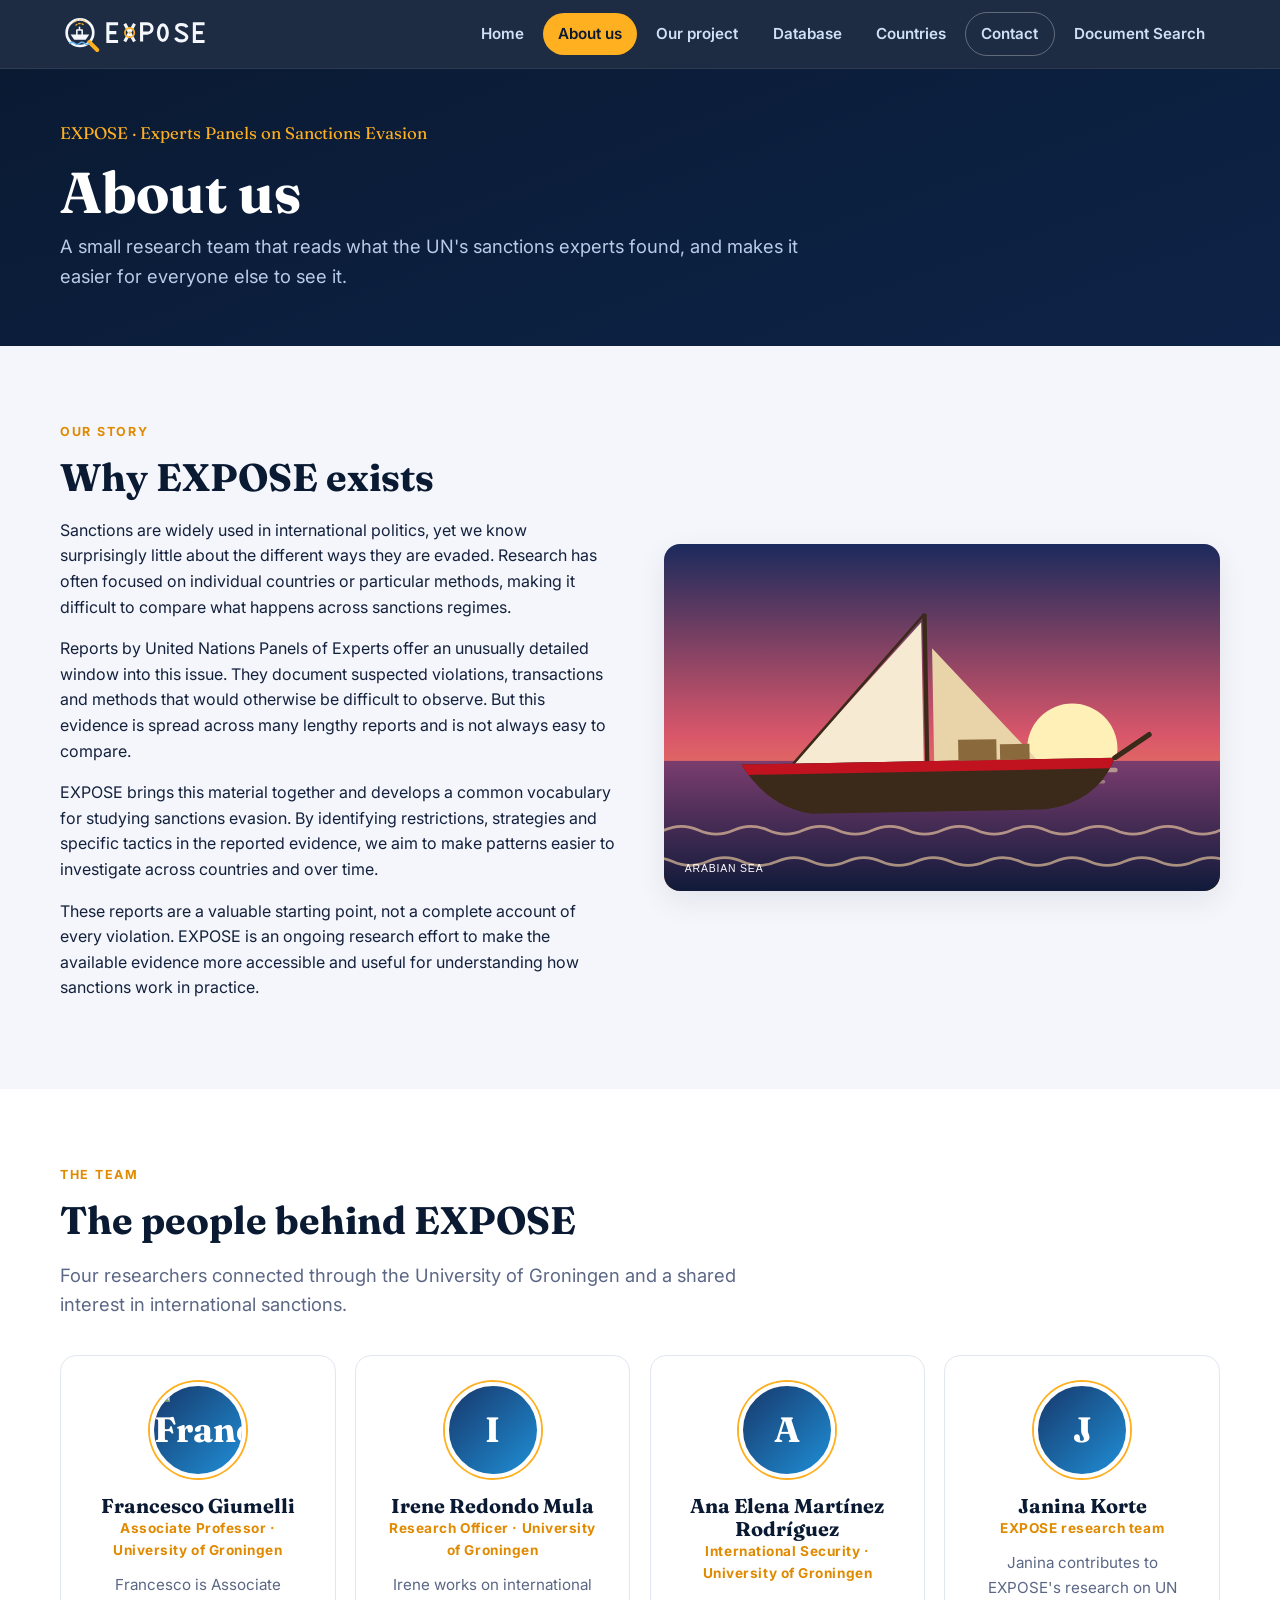
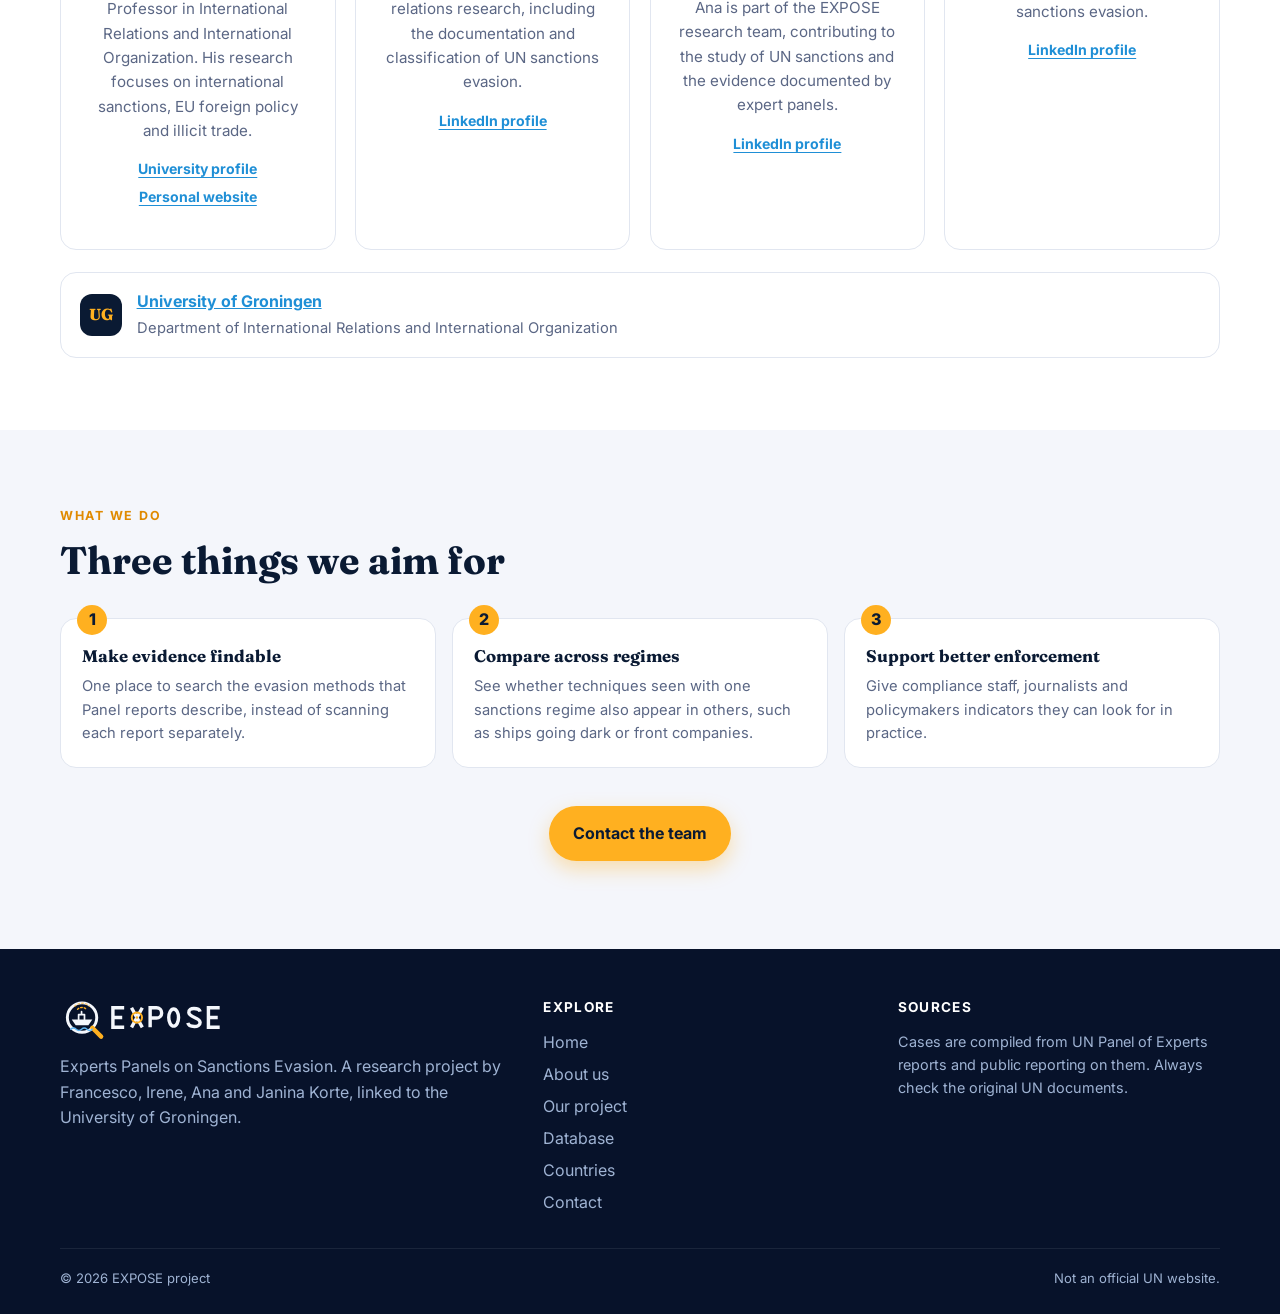
==== about.html @ fd59896d "Import complete EXPOSE site and research assets from try4" ====
<!DOCTYPE html>
<html lang="en">
<head>
  <meta charset="utf-8">
  <meta name="viewport" content="width=device-width, initial-scale=1">
  <title>About us – EXPOSE</title>
  <meta name="description" content="The team behind EXPOSE, Experts Panels on Sanctions Evasion, University of Groningen.">
  <link rel="icon" href="assets/favicon.svg" type="image/svg+xml">
  <link rel="preconnect" href="https://fonts.googleapis.com">
  <link href="https://fonts.googleapis.com/css2?family=Fraunces:opsz,wght@9..144,600;9..144,700&family=Inter:wght@400;600;700;800&display=swap" rel="stylesheet">
  <link rel="stylesheet" href="css/style.css">
  <link rel="stylesheet" href="css/document-search.css">
</head>
<body data-page="about">
  <a class="skip" href="#main">Skip to content</a>
  <header class="site-header">
    <div class="container nav">
      <a class="brand" href="index.html" aria-label="EXPOSE home"><img src="assets/logo.svg" alt="EXPOSE"></a>
      <button class="menu-toggle" aria-expanded="false" aria-controls="menu">&#9776; Menu</button>
      <ul id="menu" class="menu">
        <li><a href="index.html">Home</a></li>
        <li><a href="about.html" aria-current="page">About us</a></li>
        <li><a href="our-project.html">Our project</a></li>
        <li><a href="database.html">Database</a></li>
        <li><a href="countries.html">Countries</a></li>
        <li class="cta"><a href="contact.html">Contact</a></li>
      <li><a href="document-search.html">Document Search</a></li></ul>
    </div>
  </header>

  <main id="main">
    <section class="page-hero">
      <div class="container">
        <div class="tagline">EXPOSE &middot; Experts Panels on Sanctions Evasion</div>
        <h1>About us</h1>
        <p class="lead">A small research team that reads what the UN's sanctions experts found, and makes it easier for everyone else to see it.</p>
      </div>
    </section>

    <section>
      <div class="container split">
        <div class="reveal">
          <span class="eyebrow">Our story</span>
          <h2>Why EXPOSE exists</h2>
          <p>Sanctions are widely used in international politics, yet we know surprisingly little about the different ways they are evaded. Research has often focused on individual countries or particular methods, making it difficult to compare what happens across sanctions regimes.</p>
          <p>Reports by United Nations Panels of Experts offer an unusually detailed window into this issue. They document suspected violations, transactions and methods that would otherwise be difficult to observe. But this evidence is spread across many lengthy reports and is not always easy to compare.</p>
          <p>EXPOSE brings this material together and develops a common vocabulary for studying sanctions evasion. By identifying restrictions, strategies and specific tactics in the reported evidence, we aim to make patterns easier to investigate across countries and over time.</p>
          <p>These reports are a valuable starting point, not a complete account of every violation. EXPOSE is an ongoing research effort to make the available evidence more accessible and useful for understanding how sanctions work in practice.</p>
        </div>
        <div class="reveal">
          <img class="rounded" src="assets/img/dhow.svg" alt="Illustration of a traditional dhow at dusk in the Arabian Sea" loading="lazy">
        </div>
      </div>
    </section>

    <section class="section-alt">
      <div class="container">
        <div class="section-head reveal">
          <span class="eyebrow">The team</span>
          <h2>The people behind EXPOSE</h2>
          <p class="lead">Four researchers connected through the University of Groningen and a shared interest in international sanctions.</p>
        </div>
        <div class="team reveal">
          <article class="person">
            <img class="avatar" src="assets/francesco.jpg" alt="Francesco Giumelli">
            <h3>Francesco Giumelli</h3>
            <div class="role">Associate Professor · University of Groningen</div>
            <p>Francesco is Associate Professor in International Relations and International Organization. His research focuses on international sanctions, EU foreign policy and illicit trade.</p>
            <p class="profile-links"><a href="https://www.rug.nl/staff/f.giumelli/?lang=en" target="_blank" rel="noopener noreferrer">University profile</a><a href="https://www.giumelli.org" target="_blank" rel="noopener noreferrer">Personal website</a></p>
          </article>
          <article class="person">
            <div class="avatar" aria-hidden="true">I</div>
            <h3>Irene Redondo Mula</h3>
            <div class="role">Research Officer · University of Groningen</div>
            <p>Irene works on international relations research, including the documentation and classification of UN sanctions evasion.</p>
            <p class="profile-links"><a href="https://www.linkedin.com/in/irene-redondo-mula/" target="_blank" rel="noopener noreferrer">LinkedIn profile</a></p>
          </article>
          <article class="person">
            <div class="avatar" aria-hidden="true">A</div>
            <h3>Ana Elena Martínez Rodríguez</h3>
            <div class="role">International Security · University of Groningen</div>
            <p>Ana is part of the EXPOSE research team, contributing to the study of UN sanctions and the evidence documented by expert panels.</p>
            <p class="profile-links"><a href="https://www.linkedin.com/in/ana-elena-mtz/" target="_blank" rel="noopener noreferrer">LinkedIn profile</a></p>
          </article>
          <article class="person">
            <div class="avatar" aria-hidden="true">J</div>
            <h3>Janina Korte</h3>
            <div class="role">EXPOSE research team</div>
            <p>Janina contributes to EXPOSE's research on UN sanctions evasion.</p>
            <p class="profile-links"><a href="https://www.linkedin.com/in/janina-korte-214462223/" target="_blank" rel="noopener noreferrer">LinkedIn profile</a></p>
          </article>
        </div>
        <div class="uni reveal">
          <div class="dot" aria-hidden="true">UG</div>
          <div><strong><a href="https://www.rug.nl/" target="_blank" rel="noopener noreferrer">University of Groningen</a></strong><div class="uni-note">Department of International Relations and International Organization</div></div>
        </div>
      </div>
    </section>

    <section>
      <div class="container">
        <div class="section-head reveal">
          <span class="eyebrow">What we do</span>
          <h2>Three things we aim for</h2>
        </div>
        <div class="steps" style="grid-template-columns:repeat(3,1fr)">
          <div class="step reveal"><h3>Make evidence findable</h3><p>One place to search the evasion methods that Panel reports describe, instead of scanning each report separately.</p></div>
          <div class="step reveal"><h3>Compare across regimes</h3><p>See whether techniques seen with one sanctions regime also appear in others, such as ships going dark or front companies.</p></div>
          <div class="step reveal"><h3>Support better enforcement</h3><p>Give compliance staff, journalists and policymakers indicators they can look for in practice.</p></div>
        </div>
        <p style="text-align:center;margin-top:2.4rem"><a class="btn btn-primary" href="contact.html">Contact the team</a></p>
      </div>
    </section>
  </main>

  <footer class="site-footer">
    <div class="container">
      <div class="foot">
        <div><img src="assets/logo.svg" alt="EXPOSE"><p>Experts Panels on Sanctions Evasion. A research project by Francesco, Irene, Ana and Janina Korte, linked to the University of Groningen.</p></div>
        <div><h4>Explore</h4><ul><li><a href="index.html">Home</a></li><li><a href="about.html">About us</a></li><li><a href="our-project.html">Our project</a></li><li><a href="database.html">Database</a></li>
        <li><a href="countries.html">Countries</a></li><li><a href="contact.html">Contact</a></li></ul></div>
        <div><h4>Sources</h4><p style="font-size:.9rem">Cases are compiled from UN Panel of Experts reports and public reporting on them. Always check the original UN documents.</p></div>
      </div>
      <div class="legal"><span>&copy; <span data-year></span> EXPOSE project</span><span>Not an official UN website.</span></div>
    </div>
  </footer>

  <script src="data/cases.js"></script>
  <script src="js/main.js"></script>
</body>
</html>
---- css/style.css ----
/* EXPOSE – Experts Panels on Sanctions Evasion */
:root{
  --navy:#0a1a33; --navy-2:#102a52; --navy-3:#17386b;
  --ink:#14213d; --muted:#5b6785; --bg:#f4f6fb; --card:#fff; --line:#e1e6f0;
  --amber:#ffb020; --amber-d:#e08a00; --teal:#2ec4b6; --blue:#1f8fd6;
  --radius:16px; --shadow:0 10px 30px rgba(10,26,51,.08);
  --serif:"Fraunces",Georgia,"Times New Roman",serif;
  --sans:"Inter",system-ui,-apple-system,"Segoe UI",Roboto,Arial,sans-serif;
}
*{box-sizing:border-box}
html{scroll-behavior:smooth}
body{margin:0;font-family:var(--sans);color:var(--ink);background:var(--bg);line-height:1.6;-webkit-font-smoothing:antialiased}
img{max-width:100%;display:block}
a{color:var(--blue)}
h1,h2,h3{font-family:var(--serif);line-height:1.15;margin:0 0 .5em;color:var(--navy)}
h1{font-size:clamp(2.2rem,5vw,3.6rem)} h2{font-size:clamp(1.7rem,3vw,2.4rem)} h3{font-size:1.25rem}
p{margin:0 0 1em}
.container{width:min(1160px,92vw);margin-inline:auto}
.skip{position:absolute;left:-999px;top:0;background:var(--amber);color:#000;padding:.6rem 1rem;z-index:100}
.skip:focus{left:8px;top:8px}
.eyebrow{display:inline-block;font-size:.78rem;font-weight:700;letter-spacing:.14em;text-transform:uppercase;color:var(--amber-d);margin-bottom:.8rem}
.lead{font-size:1.15rem;color:var(--muted);max-width:62ch}

/* header / menu */
.site-header{position:sticky;top:0;z-index:50;background:rgba(10,26,51,.92);backdrop-filter:blur(10px);border-bottom:1px solid rgba(255,255,255,.08)}
.nav{display:flex;align-items:center;justify-content:space-between;height:68px}
.brand img{height:40px;width:auto}
.menu{display:flex;gap:.25rem;list-style:none;margin:0;padding:0;align-items:center}
.menu a{display:block;padding:.55rem .95rem;border-radius:999px;color:#cfe0f7;text-decoration:none;font-weight:600;font-size:.95rem;transition:.2s}
.menu a:hover{background:rgba(255,255,255,.08);color:#fff}
.menu a[aria-current="page"]{color:#0a1a33;background:var(--amber)}
.menu .cta a{border:1px solid rgba(255,255,255,.3)}
.menu-toggle{display:none;background:none;border:1px solid rgba(255,255,255,.3);color:#fff;border-radius:10px;padding:.45rem .7rem;font-size:1rem;cursor:pointer}
@media(max-width:860px){
  .menu-toggle{display:block}
  .menu{position:absolute;left:0;right:0;top:68px;background:var(--navy);flex-direction:column;align-items:stretch;padding:.8rem 4vw 1.2rem;display:none;border-bottom:1px solid rgba(255,255,255,.1)}
  .menu.open{display:flex}
}

/* buttons */
.btn{display:inline-flex;align-items:center;gap:.5rem;padding:.8rem 1.4rem;border-radius:999px;font-weight:700;text-decoration:none;border:2px solid transparent;cursor:pointer;font-size:1rem;font-family:inherit;transition:transform .15s,box-shadow .15s,background .2s}
.btn:hover{transform:translateY(-2px)}
.btn-primary{background:var(--amber);color:#0a1a33;box-shadow:0 8px 20px rgba(255,176,32,.35)}
.btn-ghost{border-color:rgba(255,255,255,.4);color:#fff}
.btn-ghost:hover{background:rgba(255,255,255,.1)}
.btn-dark{background:var(--navy);color:#fff}
.btn-outline{border-color:var(--navy);color:var(--navy);background:transparent}
.btn-sm{padding:.5rem 1rem;font-size:.9rem}

/* hero */
.hero{background:radial-gradient(1200px 600px at 80% 0%,#1d4a8a 0%,transparent 60%),linear-gradient(160deg,var(--navy) 0%,#07122a 100%);color:#e9f0fb;padding:4.5rem 0 5.5rem;overflow:hidden}
.hero .grid{display:grid;grid-template-columns:1.05fr .95fr;gap:2.5rem;align-items:center}
.hero h1{color:#fff;font-size:clamp(1.9rem,3.6vw,2.8rem)}
.hero .logo-big{width:min(460px,100%);margin-bottom:1.2rem}
.expansion{display:flex;flex-wrap:wrap;gap:.35rem .7rem;font-family:var(--serif);font-size:clamp(1.15rem,2vw,1.5rem);margin:0 0 1.2rem;color:#cfe0f7}
.expansion b{color:var(--amber)}
.hero .lead{color:#b9cbe6}
.hero .actions{display:flex;flex-wrap:wrap;gap:.8rem;margin-top:1.6rem}
.hero-art img{width:100%;filter:drop-shadow(0 20px 40px rgba(0,0,0,.35))}
@media(max-width:900px){.hero .grid{grid-template-columns:1fr}}
.page-hero{background:linear-gradient(160deg,var(--navy),#0d2347);color:#cfe0f7;padding:3.2rem 0 3.4rem}
.page-hero h1{color:#fff;margin-bottom:.4rem}
.page-hero .tagline{font-family:var(--serif);color:var(--amber);font-size:1.05rem;margin-bottom:.8rem}
.page-hero .lead{color:#b9cbe6;margin:0}

/* sections */
section{padding:4.5rem 0}
.section-alt{background:#fff}
.section-head{max-width:720px;margin-bottom:2.2rem}
.split{display:grid;grid-template-columns:1fr 1fr;gap:3rem;align-items:center}
@media(max-width:860px){.split{grid-template-columns:1fr}}
.rounded{border-radius:var(--radius);box-shadow:var(--shadow)}

/* stats */
.stats{background:var(--navy-2);color:#fff;padding:0}
.stats .row{display:grid;grid-template-columns:repeat(5,minmax(0,1fr))}
.stat{padding:1.8rem 1rem;text-align:center;border-right:1px solid rgba(255,255,255,.08)}
.stat:last-child{border-right:0}
.stat .num{font-family:var(--serif);font-size:2.6rem;font-weight:700;color:var(--amber);line-height:1}
.stat .lab{font-size:.85rem;color:#a9bddb;letter-spacing:.06em;text-transform:uppercase;margin-top:.4rem}
@media(max-width:850px){.stats .row{grid-template-columns:repeat(2,1fr)}.stat{border-bottom:1px solid rgba(255,255,255,.08)}}

/* pillars */
.pillars{display:grid;grid-template-columns:repeat(3,1fr);gap:1rem;margin-top:1.5rem}
.pillar{background:var(--bg);border-radius:12px;padding:1rem 1.1rem;border:1px solid var(--line)}
.pillar b{display:block;color:var(--navy);margin-bottom:.2rem}
.pillar span{font-size:.92rem;color:var(--muted)}
@media(max-width:700px){.pillars{grid-template-columns:1fr}}

/* stepper */
.stepper{display:grid;grid-template-columns:1fr 1fr;gap:2.5rem;align-items:center}
@media(max-width:900px){.stepper{grid-template-columns:1fr}}
.tabs{display:flex;gap:.5rem;flex-wrap:wrap;margin-bottom:1.2rem}
.tab{border:1px solid var(--line);background:#fff;border-radius:999px;padding:.5rem 1rem;font-weight:600;cursor:pointer;font-family:inherit;color:var(--muted);transition:.2s}
.tab[aria-selected="true"]{background:var(--navy);color:#fff;border-color:var(--navy)}
.tabpanel{background:var(--bg);border:1px solid var(--line);border-radius:var(--radius);padding:1.4rem 1.5rem;min-height:170px}
.tabpanel h3{margin-bottom:.4rem}
.progress{height:6px;border-radius:99px;background:var(--line);margin-top:1.2rem;overflow:hidden}
.progress i{display:block;height:100%;background:var(--amber);width:25%;transition:width .35s}

/* category cards */
.cat-grid{display:grid;grid-template-columns:repeat(auto-fill,minmax(250px,1fr));gap:1.1rem}
.cat-card{display:block;text-decoration:none;color:inherit;background:#fff;border:1px solid var(--line);border-radius:var(--radius);padding:1.3rem 1.3rem 1.2rem;border-top:5px solid var(--c);transition:transform .2s,box-shadow .2s;position:relative}
.cat-card:hover{transform:translateY(-4px);box-shadow:var(--shadow)}
.cat-card h3{margin-bottom:.35rem}
.cat-card p{font-size:.93rem;color:var(--muted);margin-bottom:.8rem}
.cat-card .count{font-weight:700;font-size:.85rem;color:var(--c)}
.cat-card .arrow{position:absolute;right:1.1rem;bottom:1rem;transition:transform .2s}
.cat-card:hover .arrow{transform:translateX(4px)}

/* spotlight */
.spotlight{background:var(--navy);color:#dbe8fb;border-radius:24px;padding:2.4rem;display:grid;grid-template-columns:1.2fr .8fr;gap:2rem;align-items:center}
.spotlight h2,.spotlight h3{color:#fff}
.spotlight .meta{display:flex;gap:.5rem;flex-wrap:wrap;margin-bottom:.8rem}
.spotlight img{border-radius:14px}
@media(max-width:860px){.spotlight{grid-template-columns:1fr}}

/* tags */
.tag{display:inline-flex;align-items:center;gap:.4rem;font-size:.75rem;font-weight:700;padding:.22rem .65rem;border-radius:999px;background:color-mix(in srgb,var(--c,#999) 14%,white);color:color-mix(in srgb,var(--c,#555) 75%,black);white-space:nowrap}
.tag::before{content:"";width:8px;height:8px;border-radius:50%;background:var(--c,#999)}
.badge{font-size:.75rem;font-weight:700;padding:.22rem .65rem;border-radius:6px;background:var(--navy);color:#fff}
.badge.light{background:rgba(255,255,255,.14);color:#fff}
.badge.year{background:#e9eef8;color:var(--navy)}

/* team */
.team{display:grid;grid-template-columns:repeat(3,1fr);gap:1.2rem}
body[data-page="home"] .team,body[data-page="about"] .team{grid-template-columns:repeat(4,minmax(0,1fr))}
@media(max-width:860px){.team{grid-template-columns:1fr}}
.person{background:#fff;border:1px solid var(--line);border-radius:var(--radius);padding:1.6rem;text-align:center;transition:.2s}
.person:hover{box-shadow:var(--shadow);transform:translateY(-3px)}
.avatar{object-fit:cover;width:96px;height:96px;border-radius:50%;margin:0 auto 1rem;display:grid;place-items:center;font-family:var(--serif);font-size:2.2rem;font-weight:700;color:#fff;background:linear-gradient(135deg,var(--navy-3),var(--blue));border:4px solid #fff;box-shadow:0 0 0 2px var(--amber)}
.person h3{margin-bottom:.1rem}
.person .role{color:var(--amber-d);font-weight:700;font-size:.85rem;letter-spacing:.04em;margin-bottom:.7rem}
.person p{color:var(--muted);font-size:.95rem}
.placeholder-note{border:2px dashed var(--line);border-radius:var(--radius);padding:1.2rem 1.4rem;color:var(--muted);background:#fbfcfe}
.uni{display:flex;align-items:center;gap:.9rem;background:#fff;border:1px solid var(--line);border-radius:var(--radius);padding:1rem 1.2rem;margin-top:1.4rem}
.uni .dot{width:42px;height:42px;border-radius:12px;background:var(--navy);display:grid;place-items:center;color:var(--amber);font-weight:800;font-family:var(--serif)}

/* database */
.db-layout{display:grid;grid-template-columns:310px 1fr;gap:1.8rem;align-items:start}
@media(max-width:940px){.db-layout{grid-template-columns:1fr}}
.filters{background:#fff;border:1px solid var(--line);border-radius:var(--radius);padding:1.3rem;position:sticky;top:86px}
@media(max-width:940px){.filters{position:static}}
.filters h3{font-size:1.05rem;margin:1.1rem 0 .6rem;font-family:var(--sans);font-weight:700}
.filters h3:first-child{margin-top:0}
.field label,.label{display:block;font-weight:600;font-size:.85rem;margin-bottom:.3rem;color:var(--muted)}
input[type=text],input[type=email],select,textarea{width:100%;padding:.7rem .85rem;border:1.5px solid var(--line);border-radius:10px;font:inherit;background:#fff;color:var(--ink)}
input:focus,select:focus,textarea:focus{outline:3px solid rgba(31,143,214,.25);border-color:var(--blue)}
.chips{display:flex;flex-direction:column;gap:.45rem}
.chip{display:flex;align-items:center;gap:.6rem;padding:.55rem .7rem;border:1.5px solid var(--line);border-radius:10px;cursor:pointer;background:#fff;transition:.15s;font-size:.92rem;user-select:none}
.chip:hover{border-color:var(--c)}
.chip input{position:absolute;opacity:0;pointer-events:none}
.chip .sw{width:14px;height:14px;border-radius:4px;background:var(--c);flex:none}
.chip .n{margin-left:auto;font-size:.75rem;color:var(--muted);background:var(--bg);border-radius:99px;padding:.05rem .5rem}
.chip:has(input:checked){background:color-mix(in srgb,var(--c) 12%,white);border-color:var(--c);font-weight:700}
.chip:has(input:focus-visible){outline:3px solid rgba(31,143,214,.35)}
.seg{display:flex;border:1.5px solid var(--line);border-radius:10px;overflow:hidden}
.seg button{flex:1;border:0;background:#fff;padding:.5rem;font:inherit;font-weight:600;cursor:pointer;color:var(--muted)}
.seg button[aria-pressed="true"]{background:var(--navy);color:#fff}
.filters .row{display:flex;gap:.5rem;margin-top:1.2rem}
.results-bar{display:flex;flex-wrap:wrap;gap:.8rem;align-items:center;justify-content:space-between;margin-bottom:1rem}
.results-bar .count{font-weight:700;color:var(--navy)}
.active-filters{display:flex;flex-wrap:wrap;gap:.4rem;margin-bottom:1rem}
.pill-x{border:0;font:inherit;font-size:.8rem;font-weight:600;background:var(--navy);color:#fff;border-radius:99px;padding:.25rem .7rem;cursor:pointer}
.pill-x::after{content:" \00d7";opacity:.7}
.minichart{background:#fff;border:1px solid var(--line);border-radius:var(--radius);padding:1rem 1.2rem;margin-bottom:1.2rem}
.minichart h4{margin:0 0 .6rem;font-size:.85rem;color:var(--muted);text-transform:uppercase;letter-spacing:.08em}
.bar-row{display:grid;grid-template-columns:150px 1fr 28px;align-items:center;gap:.6rem;font-size:.82rem;margin:.28rem 0}
.bar-row .track{height:10px;background:var(--bg);border-radius:99px;overflow:hidden}
.bar-row .fill{height:100%;border-radius:99px;background:var(--c);transition:width .4s}
@media(max-width:560px){.bar-row{grid-template-columns:110px 1fr 24px}}
.cases{display:grid;gap:1rem}
.case{background:#fff;border:1px solid var(--line);border-left:6px solid var(--c);border-radius:var(--radius);padding:1.2rem 1.3rem;animation:in .35s both}
@keyframes in{from{opacity:0;transform:translateY(8px)}to{opacity:1;transform:none}}
.case .top{display:flex;flex-wrap:wrap;gap:.4rem;align-items:center;margin-bottom:.5rem}
.case .id{font-size:.75rem;color:var(--muted);font-weight:700;margin-left:auto}
.case h3{margin:.1rem 0 .4rem;font-size:1.2rem}
.case p{color:#34405e;margin-bottom:.6rem}
.case .tags{display:flex;flex-wrap:wrap;gap:.4rem;margin-bottom:.4rem}
.case .more{display:none;border-top:1px dashed var(--line);margin-top:.8rem;padding-top:.8rem;font-size:.93rem}
.case.open .more{display:block}
.case .more dt{font-weight:700;color:var(--navy);font-size:.78rem;letter-spacing:.06em;text-transform:uppercase;margin-top:.6rem}
.case .more dd{margin:0}
.toggle{background:none;border:0;color:var(--blue);font:inherit;font-weight:700;cursor:pointer;padding:0}
.empty{text-align:center;background:#fff;border:2px dashed var(--line);border-radius:var(--radius);padding:3rem 1rem;color:var(--muted)}
.notice{background:#fff8e6;border:1px solid #ffe2a3;border-radius:12px;padding:.9rem 1.1rem;font-size:.9rem;color:#6b4a00;margin-bottom:1.2rem}

/* accordion */
.acc{display:grid;gap:.7rem}
.acc details{background:#fff;border:1px solid var(--line);border-radius:14px;border-left:6px solid var(--c);padding:0}
.acc summary{list-style:none;cursor:pointer;padding:1rem 1.2rem;font-weight:700;display:flex;align-items:center;gap:.8rem;color:var(--navy)}
.acc summary::-webkit-details-marker{display:none}
.acc summary::after{content:"+";margin-left:auto;font-size:1.4rem;color:var(--muted);transition:.2s}
.acc details[open] summary::after{content:"\2212"}
.acc .body{padding:0 1.2rem 1.2rem;color:#34405e}
.acc .body ul{margin:.3rem 0 .8rem;padding-left:1.1rem}

/* timeline / steps */
.steps{counter-reset:s;display:grid;grid-template-columns:repeat(4,1fr);gap:1rem}
@media(max-width:900px){.steps{grid-template-columns:1fr 1fr}}
@media(max-width:560px){.steps{grid-template-columns:1fr}}
.step{background:#fff;border:1px solid var(--line);border-radius:var(--radius);padding:1.3rem;position:relative}
.step::before{counter-increment:s;content:counter(s);position:absolute;top:-14px;left:16px;background:var(--amber);color:var(--navy);width:30px;height:30px;border-radius:50%;display:grid;place-items:center;font-weight:800}
.step h3{margin-top:.5rem;font-size:1.05rem}
.step p{font-size:.92rem;color:var(--muted);margin:0}
.regimes{display:grid;grid-template-columns:repeat(auto-fit,minmax(220px,1fr));gap:1rem}
.regime{background:#fff;border:1px solid var(--line);border-radius:var(--radius);padding:1.2rem}
.regime h3{margin-bottom:.2rem}
.regime small{color:var(--muted)}
.sources{columns:2;column-gap:2rem;padding-left:1.1rem}
@media(max-width:700px){.sources{columns:1}}
.sources li{margin-bottom:.5rem;break-inside:avoid;font-size:.93rem}

/* contact */
.form-card{background:#fff;border:1px solid var(--line);border-radius:24px;padding:2rem;box-shadow:var(--shadow)}
.form-grid{display:grid;grid-template-columns:1fr 1fr;gap:1rem}
.form-grid .full{grid-column:1/-1}
@media(max-width:640px){.form-grid{grid-template-columns:1fr}}
.field .err{display:none;color:#c1121f;font-size:.82rem;margin-top:.3rem;font-weight:600}
.field.invalid .err{display:block}
.field.invalid input,.field.invalid select,.field.invalid textarea{border-color:#c1121f}
.hp{position:absolute;left:-9999px}
.counter{font-size:.78rem;color:var(--muted);text-align:right}
.success{display:none;background:#e8f8f0;border:1px solid #a6e3c4;color:#0d5c37;border-radius:14px;padding:1.2rem 1.4rem;margin-top:1.2rem}
.success.show{display:block}
.contact-grid{display:grid;grid-template-columns:1.5fr 1fr;gap:2rem;align-items:start}
@media(max-width:900px){.contact-grid{grid-template-columns:1fr}}
.contact-side{display:grid;gap:1rem;align-content:start}
.info{background:#fff;border:1px solid var(--line);border-radius:var(--radius);padding:1.2rem 1.3rem}
.info h3{font-size:1.05rem;margin-bottom:.3rem}
.info p{margin:0;color:var(--muted);font-size:.93rem}

/* footer */
.site-footer{background:#07122a;color:#9fb3d3;padding:3rem 0 1.6rem}
.foot{display:grid;grid-template-columns:1.4fr 1fr 1fr;gap:2rem}
@media(max-width:760px){.foot{grid-template-columns:1fr}}
.site-footer img{height:44px;margin-bottom:.8rem}
.site-footer h4{color:#fff;margin:0 0 .7rem;font-size:.85rem;letter-spacing:.1em;text-transform:uppercase}
.site-footer ul{list-style:none;margin:0;padding:0;display:grid;gap:.4rem}
.site-footer a{color:#9fb3d3;text-decoration:none}.site-footer a:hover{color:#fff}
.legal{border-top:1px solid rgba(255,255,255,.08);margin-top:2rem;padding-top:1.2rem;font-size:.82rem;display:flex;flex-wrap:wrap;justify-content:space-between;gap:.6rem}

/* reveal */
.reveal{opacity:0;transform:translateY(18px);transition:opacity .7s,transform .7s}
.reveal.in{opacity:1;transform:none}
@media(prefers-reduced-motion:reduce){.reveal{opacity:1;transform:none;transition:none}*{animation:none!important;scroll-behavior:auto}}

/* Research team external profiles */
.person .profile-links{display:flex;flex-wrap:wrap;gap:.35rem .7rem;justify-content:center;margin-top:.9rem;font-size:.88rem}
.person .profile-links a{font-weight:700;color:var(--blue);text-decoration:underline;text-underline-offset:3px}
.uni .uni-note{color:var(--muted);font-size:.92rem;margin-top:.15rem}
@media(max-width:860px){body[data-page="home"] .team,body[data-page="about"] .team{grid-template-columns:1fr}}

/* Our Project: source links stay immediately below the section they document. */
body[data-page="project"] .section-sources{grid-column:1/-1;margin:1.15rem 0 0;font-size:.87rem;color:var(--muted);line-height:1.7}
body[data-page="project"] .section-sources a{color:var(--blue);text-decoration:underline;text-underline-offset:2px}
body[data-page="project"] .project-db-link{grid-column:1/-1;margin:1.5rem 0 0}
---- css/document-search.css ----
.search-section{padding-top:2rem}.search-box{background:white;border:1px solid var(--line);border-radius:16px;padding:1.5rem;margin-bottom:1rem}.search-box label{display:block;font-weight:700;margin-bottom:.4rem}.query-row{display:flex;gap:.8rem;margin-bottom:1.2rem}.query-row input{flex:1;min-width:0;border:2px solid var(--line);border-radius:10px;padding:.85rem;font:inherit}.search-controls{display:grid;grid-template-columns:2fr 2fr 1fr 1.4fr;gap:.8rem}.search-controls select{min-width:0;font-size:.9rem}.clear-search{border:0;background:none;text-decoration:underline;color:var(--blue);font:inherit;cursor:pointer;margin-top:1rem}.search-note,.search-dates{color:var(--muted);font-size:.9rem}.search-result{background:white;border:1px solid var(--line);border-radius:16px;padding:1.5rem;margin-bottom:1rem}.search-result h2{font-size:1.4rem;margin:.6rem 0}.search-meta,.search-actions{display:flex;flex-wrap:wrap;gap:.7rem;align-items:center}.search-metrics{font-size:.85rem;font-weight:600}.search-snippet{overflow-wrap:anywhere;border-left:3px solid var(--amber);padding-left:1rem}.search-result mark{background:#ffe6a3;color:#14213d;padding:0 .1em}.document-text{margin-top:1rem;border-top:1px solid var(--line);padding-top:1rem}.document-text summary,.search-help summary{cursor:pointer;font-weight:700;color:var(--blue)}.full-document{white-space:pre-wrap;overflow-wrap:anywhere;max-height:65vh;overflow:auto;padding:1rem;background:var(--bg);margin-top:1rem}.search-help{margin-top:2rem}.search-help p{margin-top:1rem}[hidden]{display:none!important}
@media(max-width:1100px){.menu-toggle{display:block}.menu{position:absolute;left:0;right:0;top:68px;background:var(--navy);flex-direction:column;align-items:stretch;padding:.8rem 4vw 1.2rem;display:none;border-bottom:1px solid rgba(255,255,255,.1)}.menu.open{display:flex}}
@media(max-width:760px){.query-row{flex-direction:column}.search-controls{grid-template-columns:1fr 1fr}.search-result{padding:1rem}}@media(max-width:450px){.search-controls{grid-template-columns:1fr}}
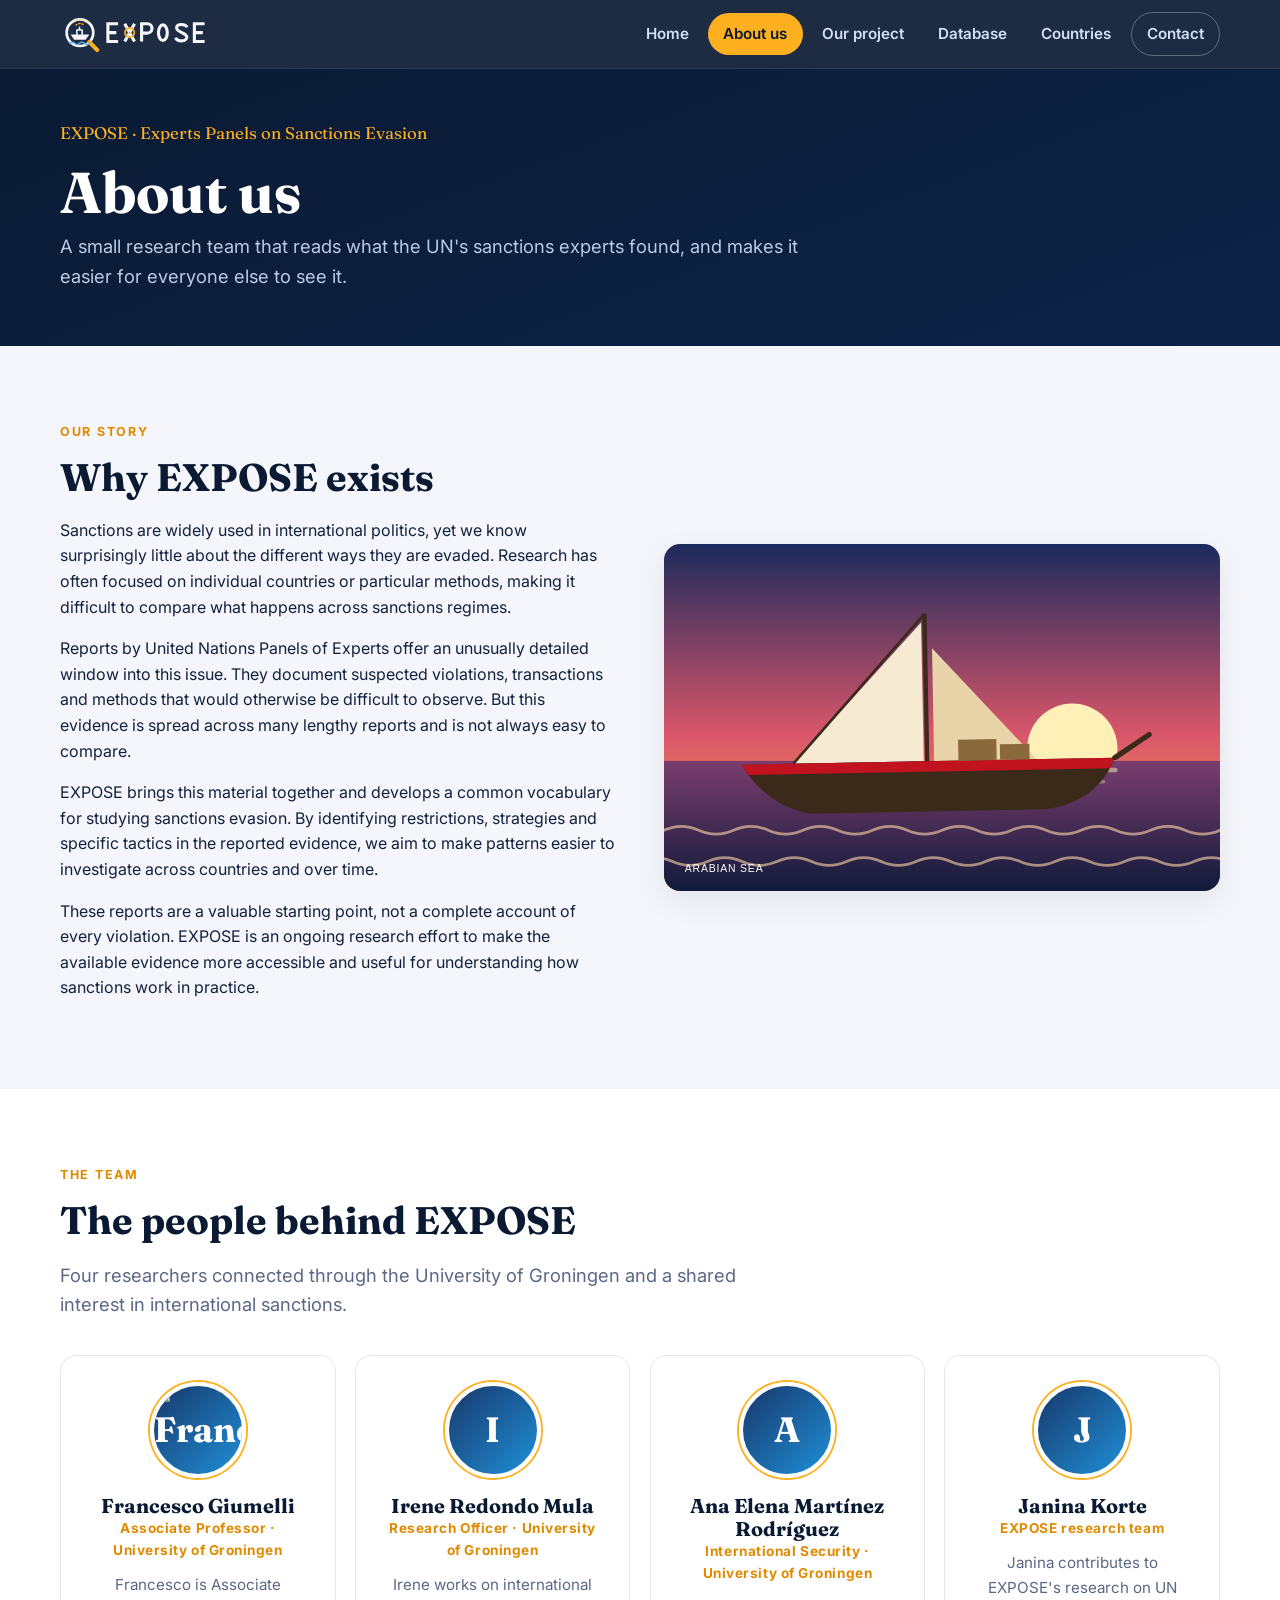
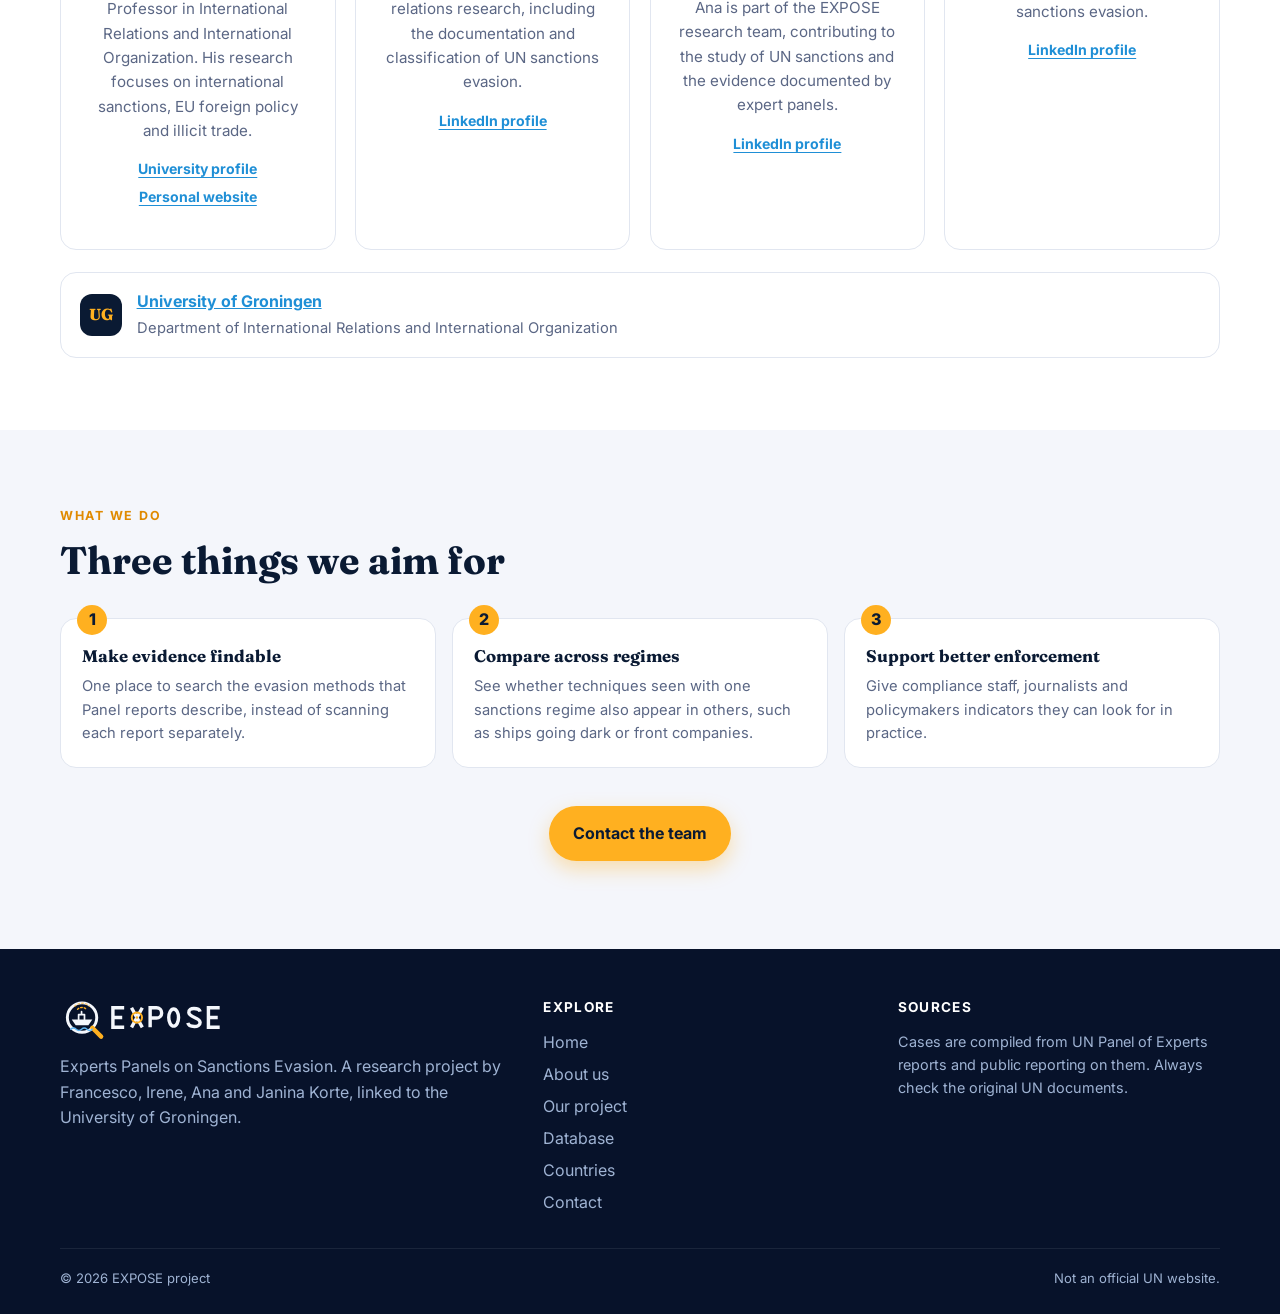
==== commit 8096a6ef: "Use single Database tab for EXPOSE research tools" ====
--- a/about.html
+++ b/about.html
@@ -23,8 +23,7 @@
         <li><a href="our-project.html">Our project</a></li>
         <li><a href="database.html">Database</a></li>
         <li><a href="countries.html">Countries</a></li>
-        <li class="cta"><a href="contact.html">Contact</a></li>
-      <li><a href="document-search.html">Document Search</a></li></ul>
+        <li class="cta"><a href="contact.html">Contact</a></li></ul>
     </div>
   </header>
 
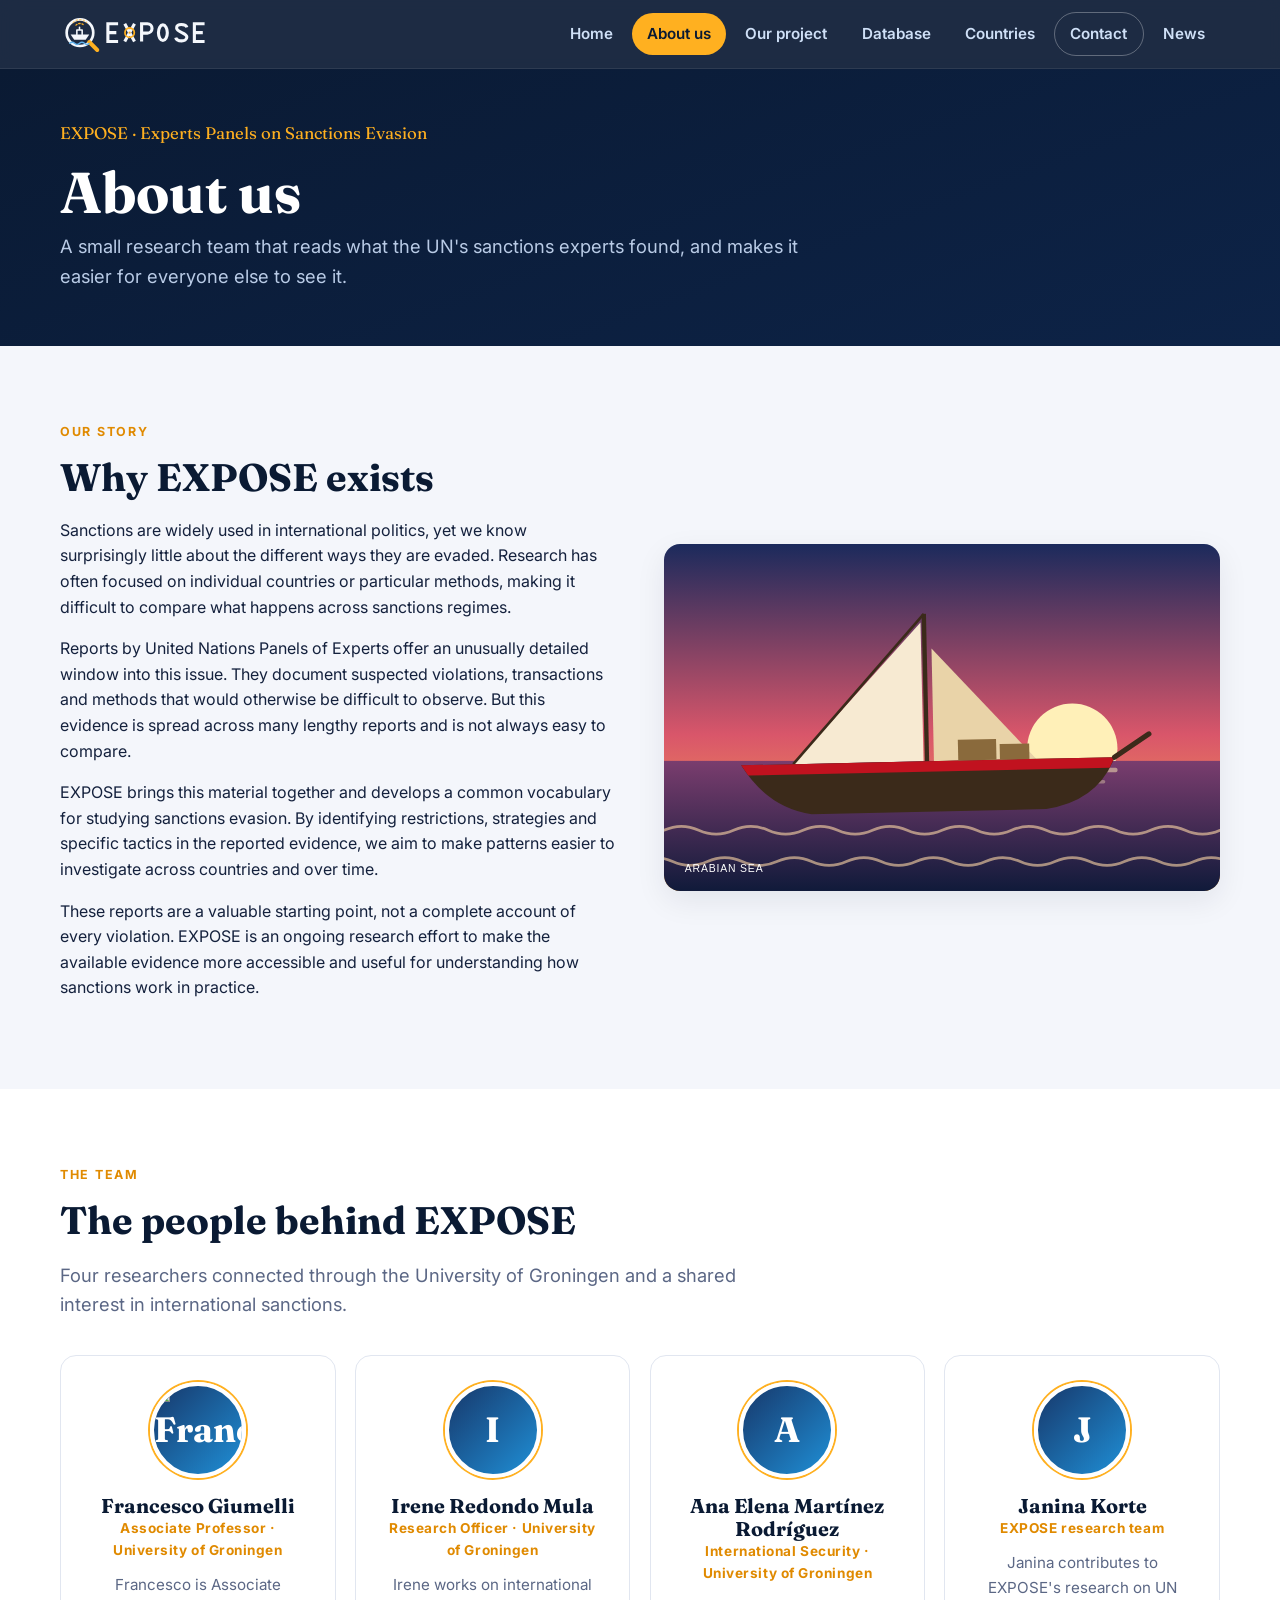
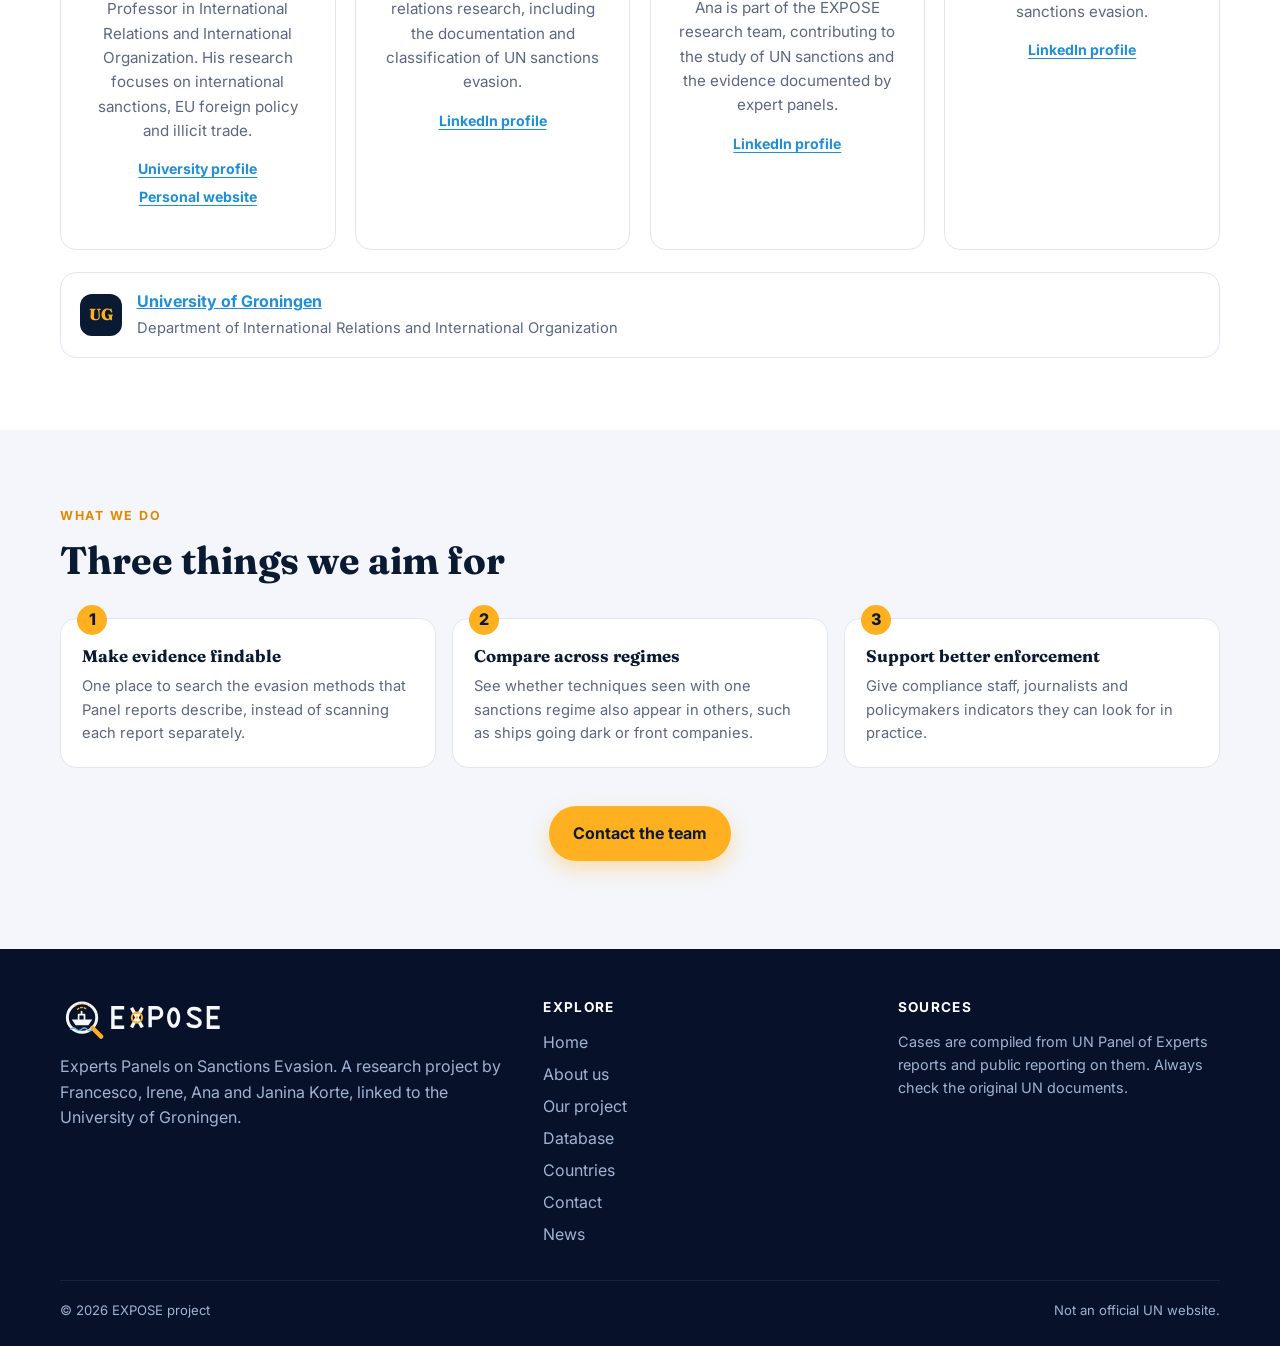
==== commit dea9270a: "Add News navigation after Contact" ====
--- a/about.html
+++ b/about.html
@@ -23,7 +23,8 @@
         <li><a href="our-project.html">Our project</a></li>
         <li><a href="database.html">Database</a></li>
         <li><a href="countries.html">Countries</a></li>
-        <li class="cta"><a href="contact.html">Contact</a></li></ul>
+        <li class="cta"><a href="contact.html">Contact</a></li>
+        <li><a href="news.html">News</a></li></ul>
     </div>
   </header>
 
@@ -117,7 +118,7 @@
       <div class="foot">
         <div><img src="assets/logo.svg" alt="EXPOSE"><p>Experts Panels on Sanctions Evasion. A research project by Francesco, Irene, Ana and Janina Korte, linked to the University of Groningen.</p></div>
         <div><h4>Explore</h4><ul><li><a href="index.html">Home</a></li><li><a href="about.html">About us</a></li><li><a href="our-project.html">Our project</a></li><li><a href="database.html">Database</a></li>
-        <li><a href="countries.html">Countries</a></li><li><a href="contact.html">Contact</a></li></ul></div>
+        <li><a href="countries.html">Countries</a></li><li><a href="contact.html">Contact</a></li><li><a href="news.html">News</a></li></ul></div>
         <div><h4>Sources</h4><p style="font-size:.9rem">Cases are compiled from UN Panel of Experts reports and public reporting on them. Always check the original UN documents.</p></div>
       </div>
       <div class="legal"><span>&copy; <span data-year></span> EXPOSE project</span><span>Not an official UN website.</span></div>
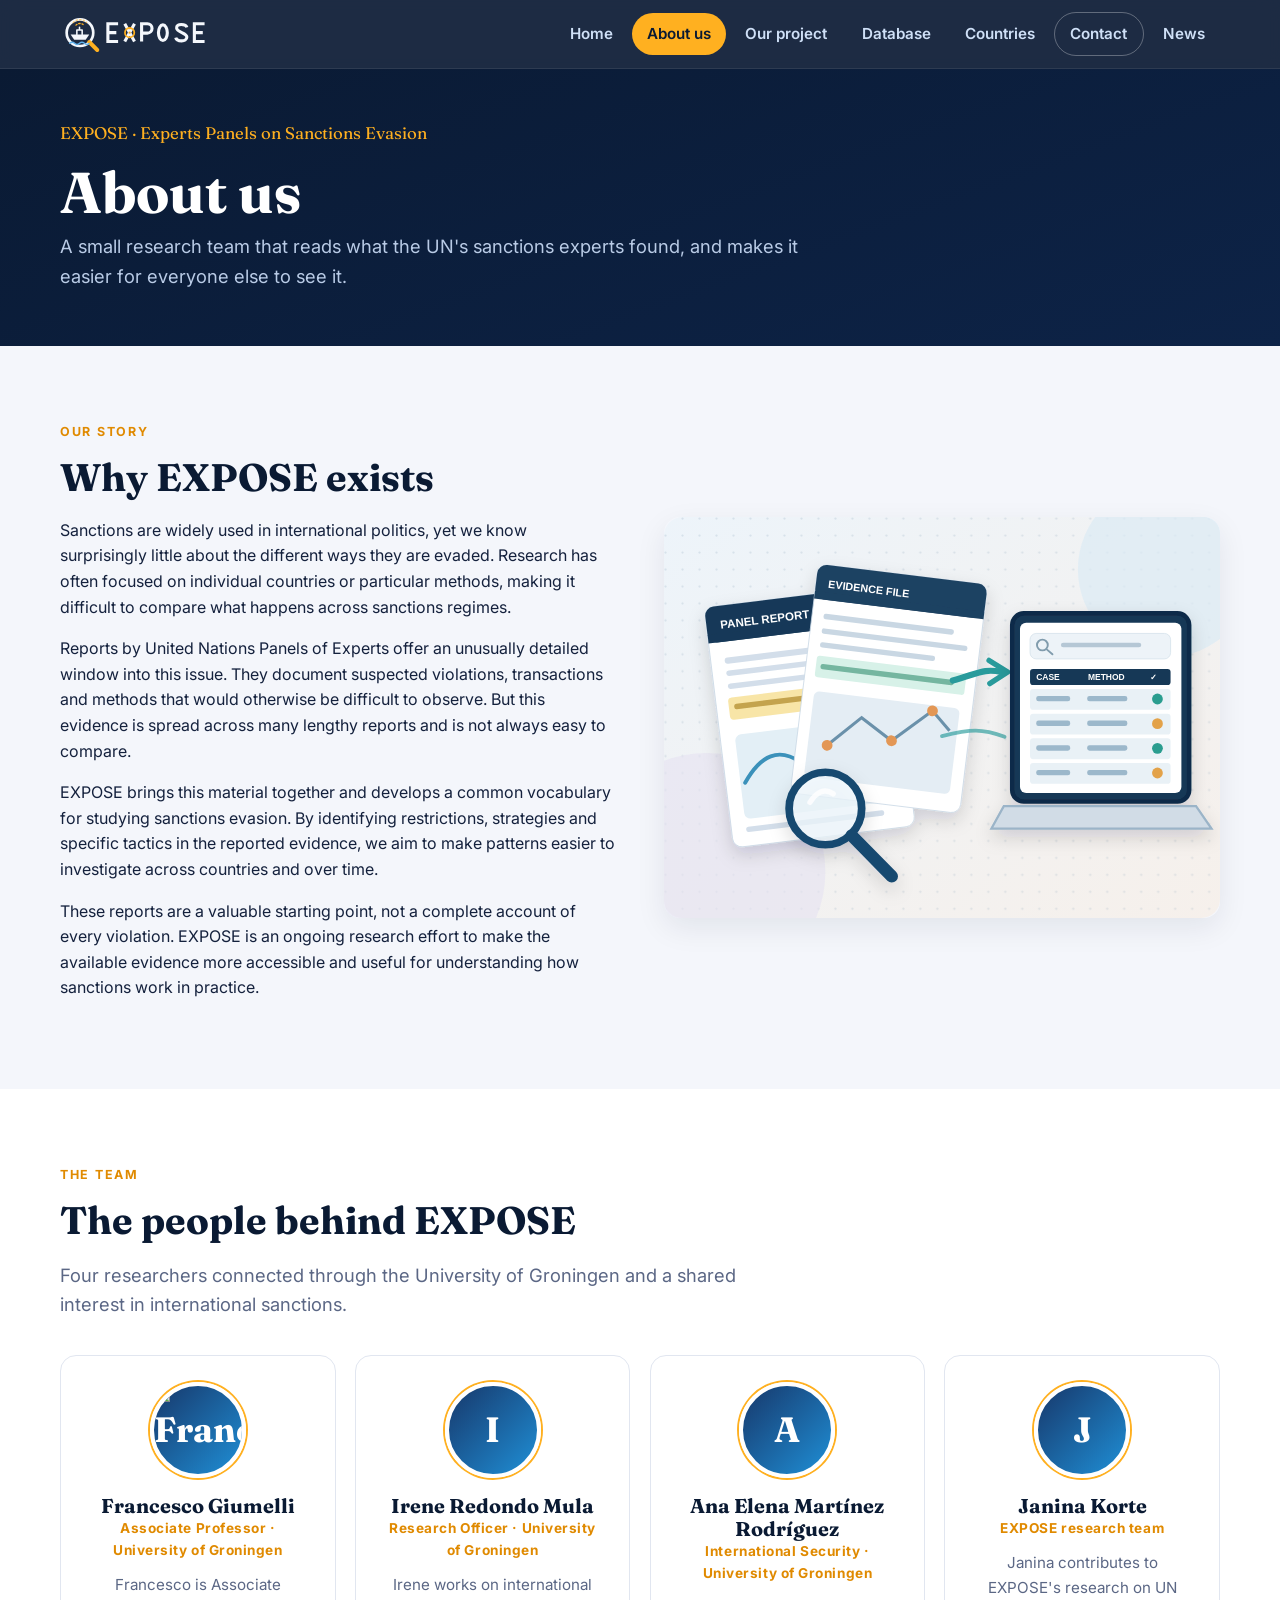
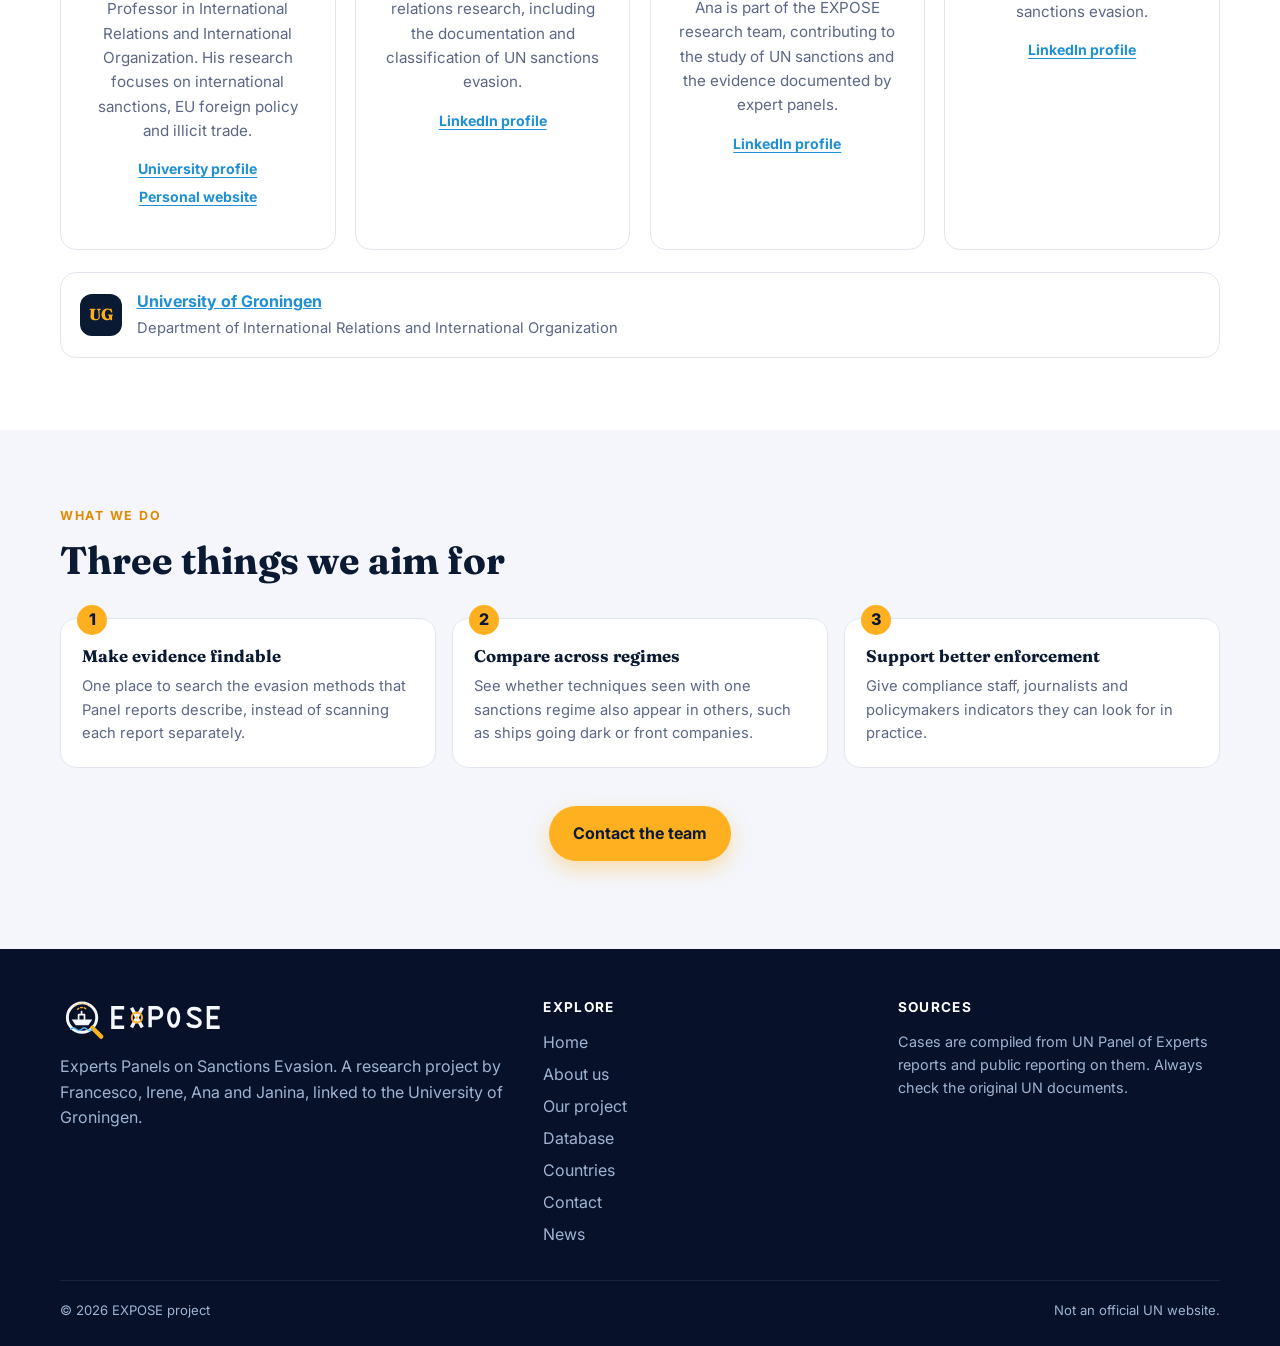
==== commit 5fd9ae64: "Update meaningful research imagery and shorten closing Janina credit" ====
--- a/about.html
+++ b/about.html
@@ -48,7 +48,7 @@
           <p>These reports are a valuable starting point, not a complete account of every violation. EXPOSE is an ongoing research effort to make the available evidence more accessible and useful for understanding how sanctions work in practice.</p>
         </div>
         <div class="reveal">
-          <img class="rounded" src="assets/img/dhow.svg" alt="Illustration of a traditional dhow at dusk in the Arabian Sea" loading="lazy">
+          <img class="rounded" src="assets/img/evidence-to-database.svg" alt="Illustration of investigative reports, shipping evidence and highlighted documents organised into a searchable research database" loading="lazy">
         </div>
       </div>
     </section>
@@ -116,7 +116,7 @@
   <footer class="site-footer">
     <div class="container">
       <div class="foot">
-        <div><img src="assets/logo.svg" alt="EXPOSE"><p>Experts Panels on Sanctions Evasion. A research project by Francesco, Irene, Ana and Janina Korte, linked to the University of Groningen.</p></div>
+        <div><img src="assets/logo.svg" alt="EXPOSE"><p>Experts Panels on Sanctions Evasion. A research project by Francesco, Irene, Ana and Janina, linked to the University of Groningen.</p></div>
         <div><h4>Explore</h4><ul><li><a href="index.html">Home</a></li><li><a href="about.html">About us</a></li><li><a href="our-project.html">Our project</a></li><li><a href="database.html">Database</a></li>
         <li><a href="countries.html">Countries</a></li><li><a href="contact.html">Contact</a></li><li><a href="news.html">News</a></li></ul></div>
         <div><h4>Sources</h4><p style="font-size:.9rem">Cases are compiled from UN Panel of Experts reports and public reporting on them. Always check the original UN documents.</p></div>
